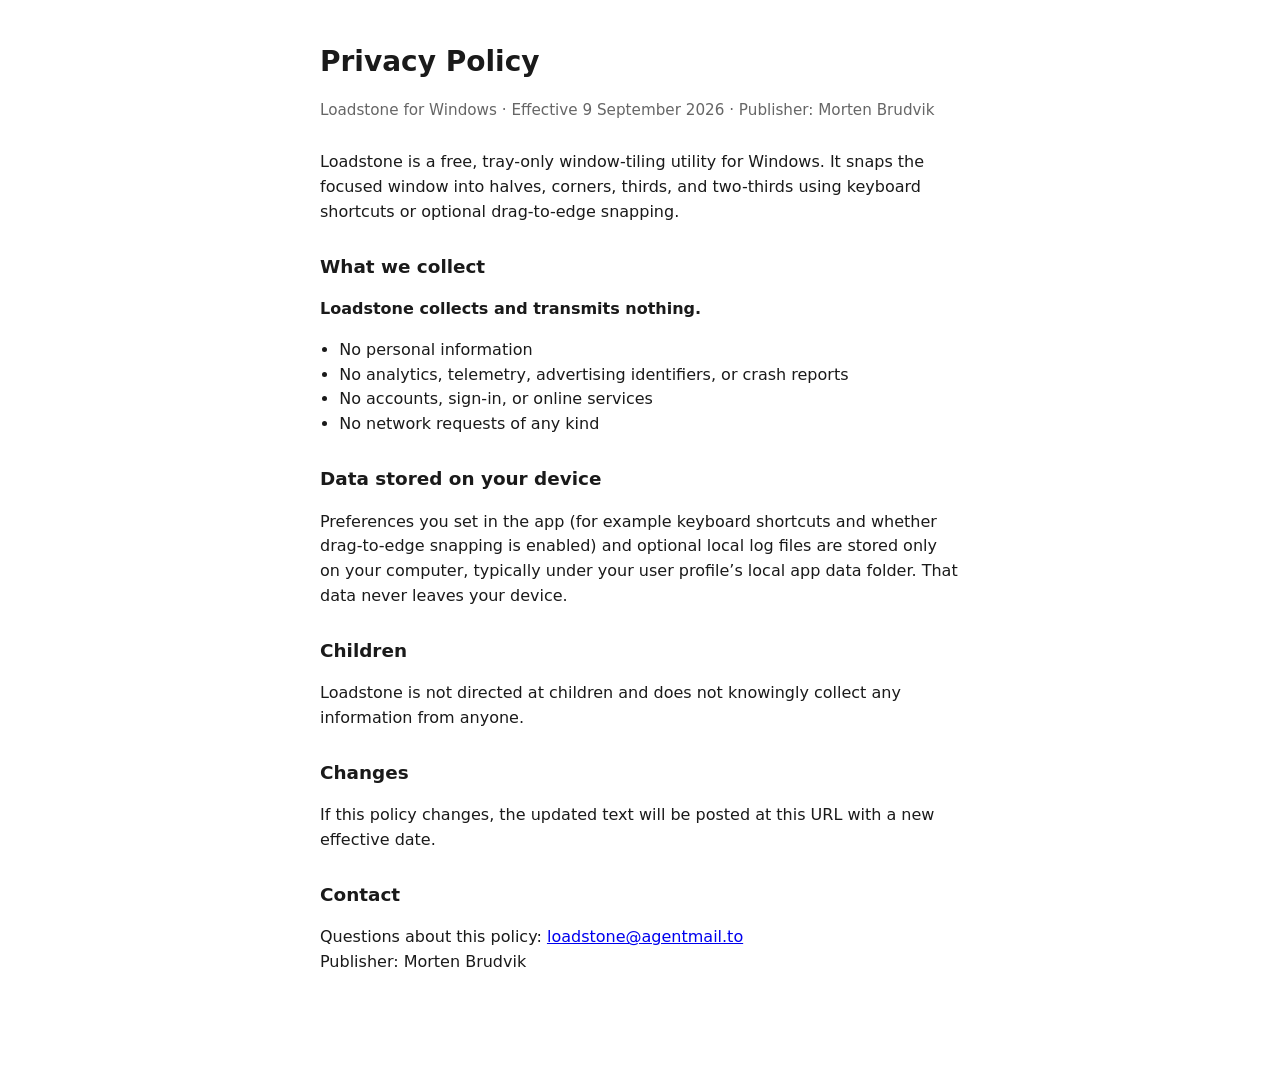
==== index.html @ 2f08b008 "Add Loadstone Windows privacy policy page" ====
<!DOCTYPE html>
<html lang="en">
<head>
  <meta charset="utf-8">
  <meta name="viewport" content="width=device-width, initial-scale=1">
  <title>Loadstone Privacy Policy</title>
  <style>
    :root { color-scheme: light dark; }
    body {
      font-family: system-ui, -apple-system, Segoe UI, Roboto, Helvetica, Arial, sans-serif;
      line-height: 1.55;
      max-width: 40rem;
      margin: 2.5rem auto;
      padding: 0 1.25rem 3rem;
      color: #1a1a1a;
    }
    @media (prefers-color-scheme: dark) {
      body { color: #f2f2f2; }
      a { color: #8ab4ff; }
    }
    h1 { font-size: 1.75rem; margin-bottom: 0.25rem; }
    .meta { color: #666; font-size: 0.95rem; margin-bottom: 1.75rem; }
    @media (prefers-color-scheme: dark) { .meta { color: #aaa; } }
    h2 { font-size: 1.15rem; margin-top: 1.75rem; }
    ul { padding-left: 1.2rem; }
  </style>
</head>
<body>
  <h1>Privacy Policy</h1>
  <p class="meta">Loadstone for Windows · Effective 9 September 2026 · Publisher: Morten Brudvik</p>

  <p>
    Loadstone is a free, tray-only window-tiling utility for Windows. It snaps the focused window into
    halves, corners, thirds, and two-thirds using keyboard shortcuts or optional drag-to-edge snapping.
  </p>

  <h2>What we collect</h2>
  <p><strong>Loadstone collects and transmits nothing.</strong></p>
  <ul>
    <li>No personal information</li>
    <li>No analytics, telemetry, advertising identifiers, or crash reports</li>
    <li>No accounts, sign-in, or online services</li>
    <li>No network requests of any kind</li>
  </ul>

  <h2>Data stored on your device</h2>
  <p>
    Preferences you set in the app (for example keyboard shortcuts and whether drag-to-edge snapping is
    enabled) and optional local log files are stored only on your computer, typically under your user
    profile’s local app data folder. That data never leaves your device.
  </p>

  <h2>Children</h2>
  <p>Loadstone is not directed at children and does not knowingly collect any information from anyone.</p>

  <h2>Changes</h2>
  <p>
    If this policy changes, the updated text will be posted at this URL with a new effective date.
  </p>

  <h2>Contact</h2>
  <p>
    Questions about this policy: <a href="mailto:loadstone@agentmail.to">loadstone@agentmail.to</a><br>
    Publisher: Morten Brudvik
  </p>
</body>
</html>
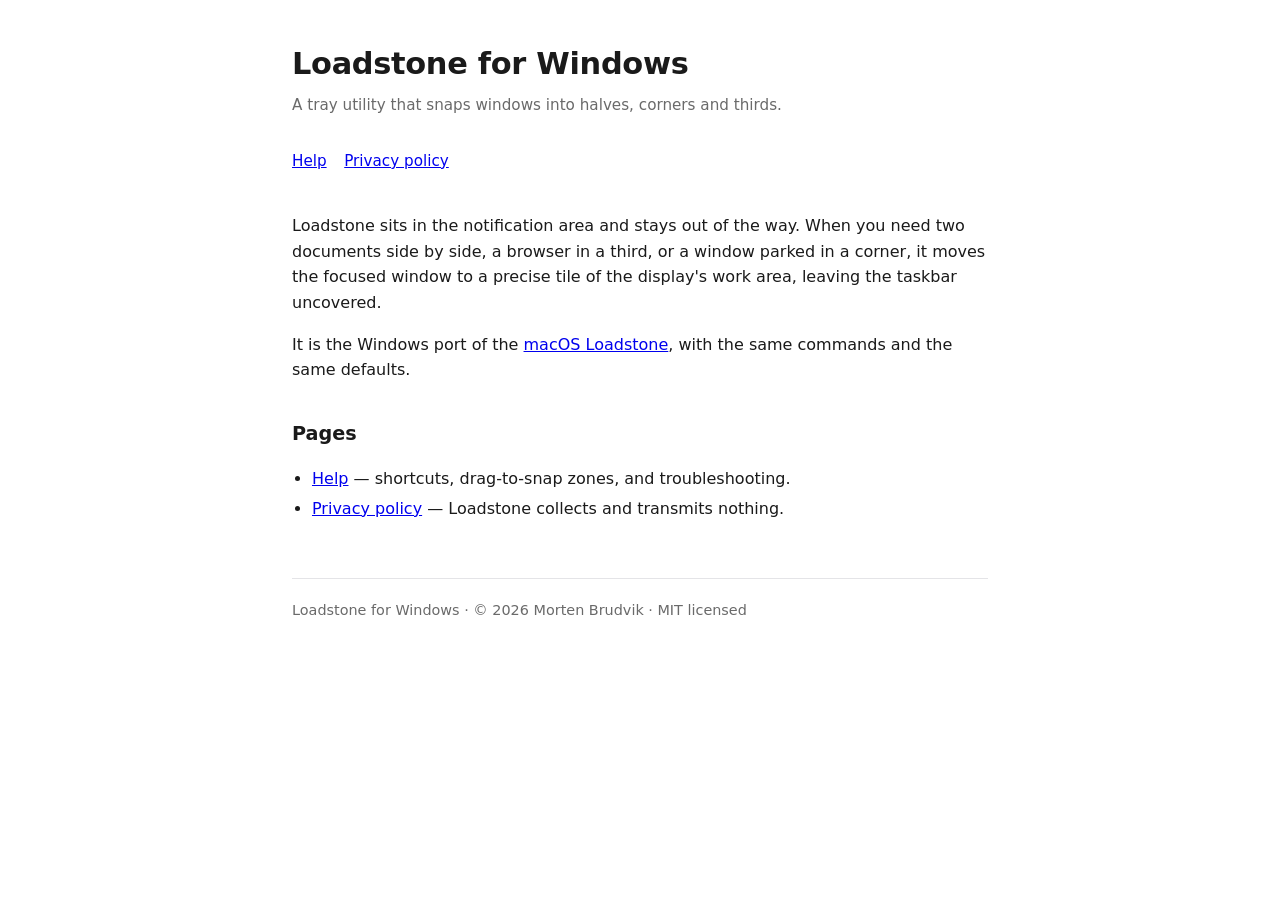
==== commit 99be2eef: "Add a help page and restructure into a small site The app's tray menu has a Loadstone Help item poin" ====
--- a/index.html
+++ b/index.html
@@ -1,67 +1,34 @@
 <!DOCTYPE html>
 <html lang="en">
 <head>
-  <meta charset="utf-8">
-  <meta name="viewport" content="width=device-width, initial-scale=1">
-  <title>Loadstone Privacy Policy</title>
-  <style>
-    :root { color-scheme: light dark; }
-    body {
-      font-family: system-ui, -apple-system, Segoe UI, Roboto, Helvetica, Arial, sans-serif;
-      line-height: 1.55;
-      max-width: 40rem;
-      margin: 2.5rem auto;
-      padding: 0 1.25rem 3rem;
-      color: #1a1a1a;
-    }
-    @media (prefers-color-scheme: dark) {
-      body { color: #f2f2f2; }
-      a { color: #8ab4ff; }
-    }
-    h1 { font-size: 1.75rem; margin-bottom: 0.25rem; }
-    .meta { color: #666; font-size: 0.95rem; margin-bottom: 1.75rem; }
-    @media (prefers-color-scheme: dark) { .meta { color: #aaa; } }
-    h2 { font-size: 1.15rem; margin-top: 1.75rem; }
-    ul { padding-left: 1.2rem; }
-  </style>
+<meta charset="utf-8">
+<meta name="viewport" content="width=device-width, initial-scale=1">
+<title>Loadstone for Windows</title>
+<link rel="stylesheet" href="style.css">
 </head>
 <body>
-  <h1>Privacy Policy</h1>
-  <p class="meta">Loadstone for Windows · Effective 9 September 2026 · Publisher: Morten Brudvik</p>
+<h1>Loadstone for Windows</h1>
+<p class="meta">A tray utility that snaps windows into halves, corners and thirds.</p>
 
-  <p>
-    Loadstone is a free, tray-only window-tiling utility for Windows. It snaps the focused window into
-    halves, corners, thirds, and two-thirds using keyboard shortcuts or optional drag-to-edge snapping.
-  </p>
+<nav><a href="help/">Help</a><a href="privacy/">Privacy policy</a></nav>
 
-  <h2>What we collect</h2>
-  <p><strong>Loadstone collects and transmits nothing.</strong></p>
-  <ul>
-    <li>No personal information</li>
-    <li>No analytics, telemetry, advertising identifiers, or crash reports</li>
-    <li>No accounts, sign-in, or online services</li>
-    <li>No network requests of any kind</li>
-  </ul>
+<p>
+  Loadstone sits in the notification area and stays out of the way. When you need two documents side
+  by side, a browser in a third, or a window parked in a corner, it moves the focused window to a
+  precise tile of the display's work area, leaving the taskbar uncovered.
+</p>
+<p>
+  It is the Windows port of the
+  <a href="https://github.com/mortenbrudvik/loadstone">macOS Loadstone</a>, with the same commands and
+  the same defaults.
+</p>
 
-  <h2>Data stored on your device</h2>
-  <p>
-    Preferences you set in the app (for example keyboard shortcuts and whether drag-to-edge snapping is
-    enabled) and optional local log files are stored only on your computer, typically under your user
-    profile’s local app data folder. That data never leaves your device.
-  </p>
+<h2>Pages</h2>
+<ul>
+  <li><a href="help/">Help</a> — shortcuts, drag-to-snap zones, and troubleshooting.</li>
+  <li><a href="privacy/">Privacy policy</a> — Loadstone collects and transmits nothing.</li>
+</ul>
 
-  <h2>Children</h2>
-  <p>Loadstone is not directed at children and does not knowingly collect any information from anyone.</p>
-
-  <h2>Changes</h2>
-  <p>
-    If this policy changes, the updated text will be posted at this URL with a new effective date.
-  </p>
-
-  <h2>Contact</h2>
-  <p>
-    Questions about this policy: <a href="mailto:loadstone@agentmail.to">loadstone@agentmail.to</a><br>
-    Publisher: Morten Brudvik
-  </p>
+<footer>Loadstone for Windows · © 2026 Morten Brudvik · MIT licensed</footer>
 </body>
 </html>
--- a/style.css
+++ b/style.css
@@ -0,0 +1,42 @@
+:root { color-scheme: light dark; }
+* { box-sizing: border-box; }
+body {
+  font-family: system-ui, -apple-system, "Segoe UI", Roboto, Helvetica, Arial, sans-serif;
+  line-height: 1.6;
+  max-width: 46rem;
+  margin: 0 auto;
+  padding: 2.5rem 1.25rem 4rem;
+  color: #1a1a1a;
+  background: #fff;
+}
+@media (prefers-color-scheme: dark) {
+  body { color: #e9e9ea; background: #16171a; }
+  a { color: #8ab4ff; }
+  code, kbd { background: #23252a !important; border-color: #33363d !important; }
+  th { border-bottom-color: #33363d !important; }
+  td { border-bottom-color: #26282d !important; }
+  .note { background: #1c1e22 !important; border-left-color: #4a4f58 !important; }
+}
+h1 { font-size: 1.9rem; margin: 0 0 .25rem; letter-spacing: -.01em; }
+h2 { font-size: 1.2rem; margin: 2.25rem 0 .6rem; }
+h3 { font-size: 1rem; margin: 1.5rem 0 .4rem; }
+.meta { color: #6a6a6a; font-size: .95rem; margin: 0 0 2rem; }
+@media (prefers-color-scheme: dark) { .meta { color: #9a9a9e; } }
+nav { margin: 0 0 2.5rem; font-size: .95rem; }
+nav a { margin-right: 1.1rem; }
+table { border-collapse: collapse; width: 100%; margin: .8rem 0 1.4rem; font-size: .95rem; }
+th, td { text-align: left; padding: .45rem .6rem .45rem 0; vertical-align: top; }
+th { border-bottom: 2px solid #ddd; font-weight: 600; }
+td { border-bottom: 1px solid #eee; }
+code, kbd {
+  font-family: ui-monospace, SFMono-Regular, Consolas, monospace;
+  font-size: .88em; background: #f4f4f5; border: 1px solid #e4e4e7;
+  border-radius: 4px; padding: .08em .35em;
+}
+pre { background: #f4f4f5; border-radius: 8px; padding: .9rem 1rem; overflow-x: auto; }
+pre code { background: none; border: none; padding: 0; }
+.note { background: #f6f7f9; border-left: 3px solid #c9ccd3; padding: .75rem 1rem; margin: 1.2rem 0; border-radius: 0 6px 6px 0; }
+ul { padding-left: 1.25rem; }
+li { margin: .3rem 0; }
+footer { margin-top: 3.5rem; padding-top: 1.25rem; border-top: 1px solid #e4e4e7; font-size: .9rem; color: #6a6a6a; }
+@media (prefers-color-scheme: dark) { footer { border-top-color: #2a2c31; color: #9a9a9e; } }
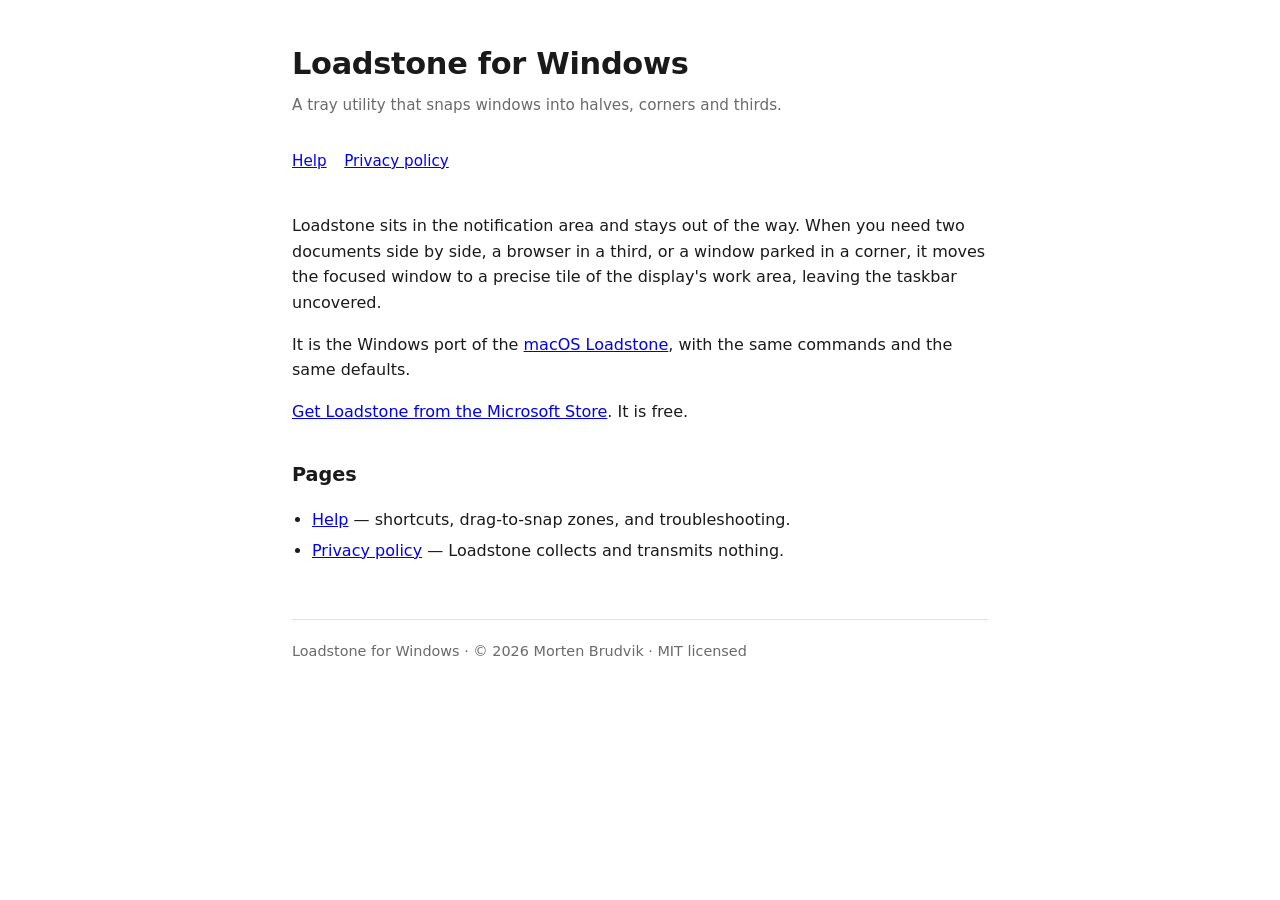
==== commit fcc46321: "Link the Microsoft Store listing from the home page Co-Authored-By: Claude Opus 5.5 (1M context) <no" ====
--- a/index.html
+++ b/index.html
@@ -22,6 +22,10 @@
   <a href="https://github.com/mortenbrudvik/loadstone">macOS Loadstone</a>, with the same commands and
   the same defaults.
 </p>
+<p>
+  <a href="https://apps.microsoft.com/detail/9NJZ0KVVD5N2">Get Loadstone from the Microsoft Store</a>.
+  It is free.
+</p>
 
 <h2>Pages</h2>
 <ul>
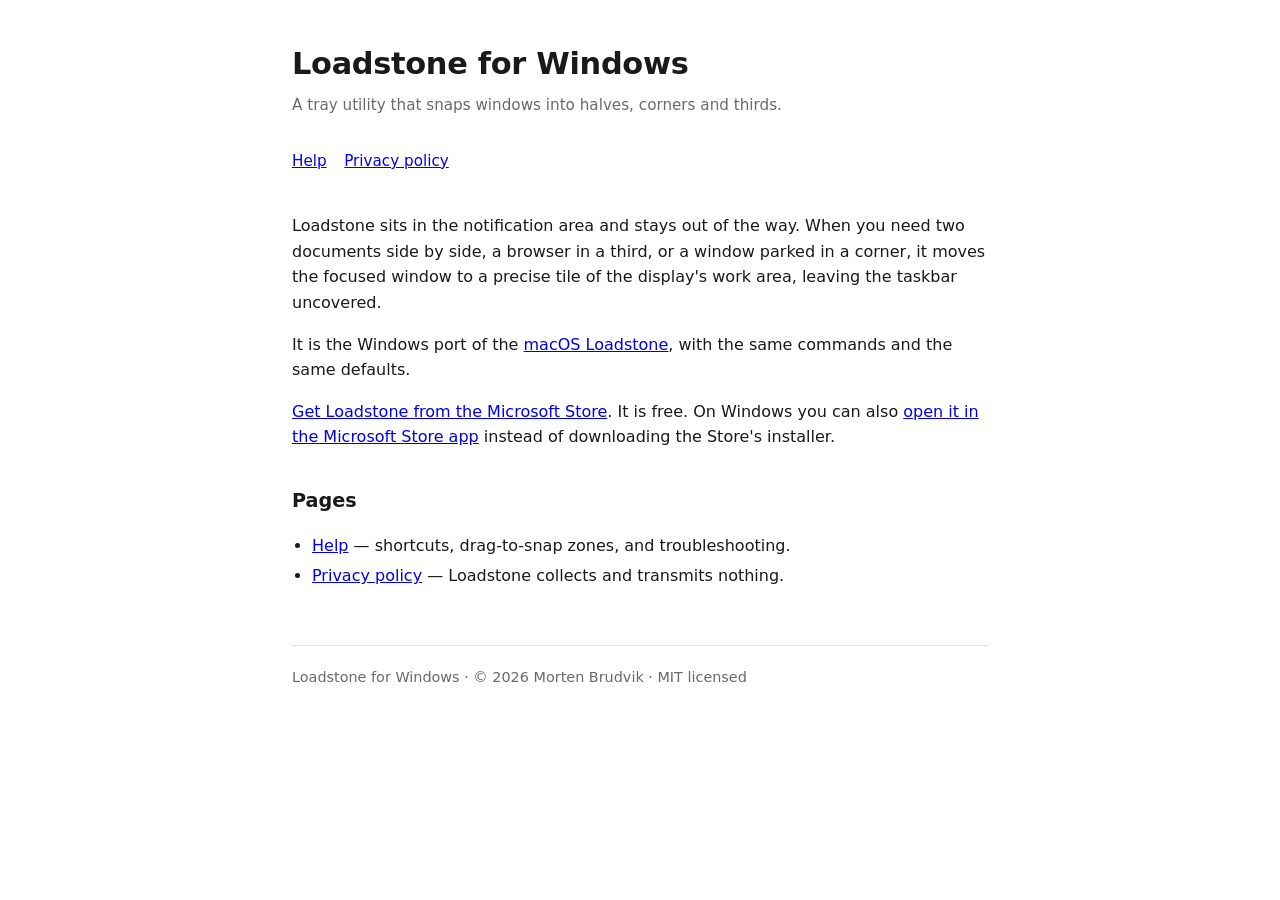
==== commit bc23f006: "Offer the Store app as a download-free way to install The Store page and badge hand out Microsoft's " ====
--- a/index.html
+++ b/index.html
@@ -24,7 +24,9 @@
 </p>
 <p>
   <a href="https://apps.microsoft.com/detail/9NJZ0KVVD5N2">Get Loadstone from the Microsoft Store</a>.
-  It is free.
+  It is free. On Windows you can also
+  <a href="ms-windows-store://pdp/?ProductId=9NJZ0KVVD5N2">open it in the Microsoft Store app</a>
+  instead of downloading the Store's installer.
 </p>
 
 <h2>Pages</h2>
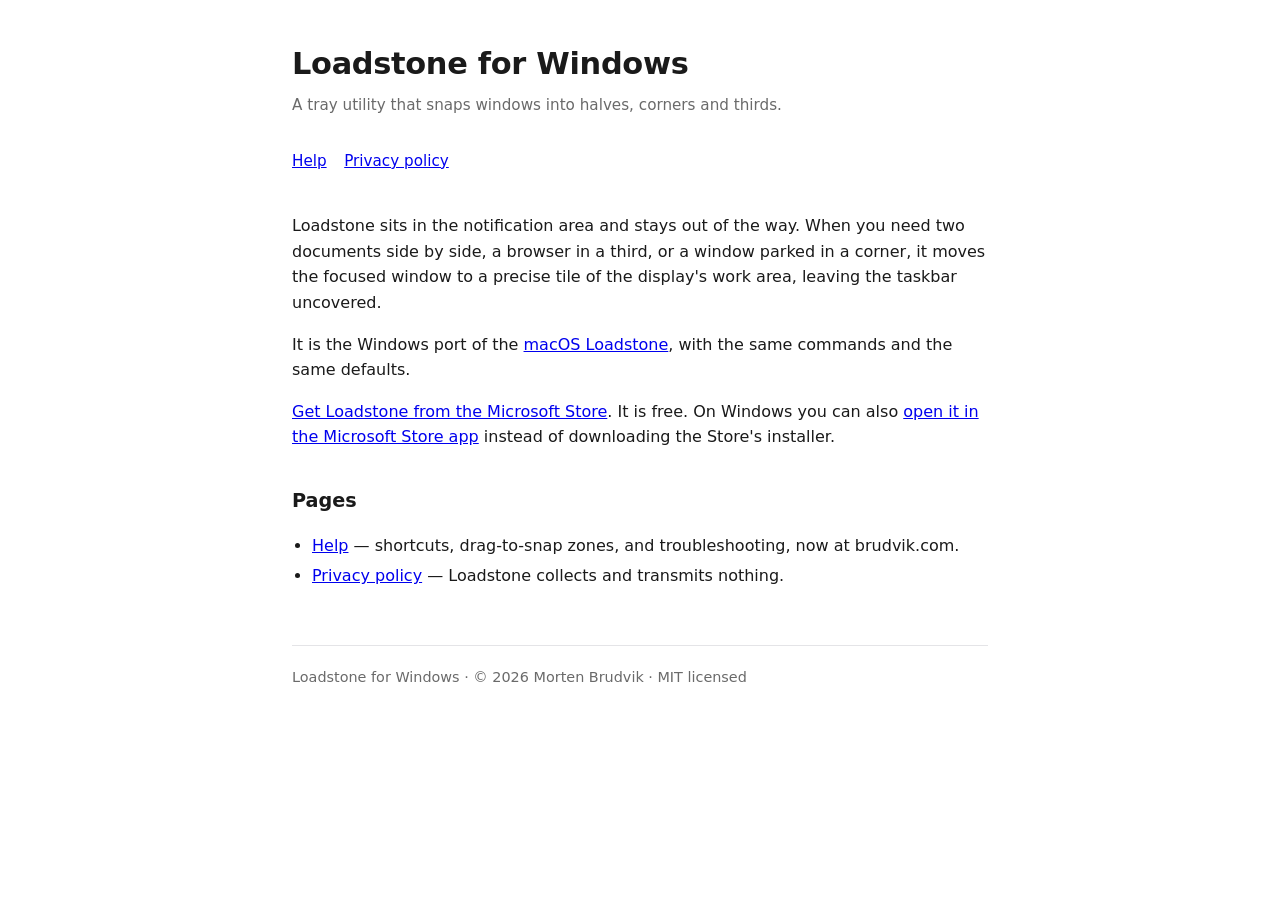
==== commit 3f381810: "Send the help guide on to brudvik.com The Windows user guide now lives at https://brudvik.com/loadst" ====
--- a/index.html
+++ b/index.html
@@ -10,7 +10,7 @@
 <h1>Loadstone for Windows</h1>
 <p class="meta">A tray utility that snaps windows into halves, corners and thirds.</p>
 
-<nav><a href="help/">Help</a><a href="privacy/">Privacy policy</a></nav>
+<nav><a href="https://brudvik.com/loadstone/help/windows">Help</a><a href="privacy/">Privacy policy</a></nav>
 
 <p>
   Loadstone sits in the notification area and stays out of the way. When you need two documents side
@@ -31,7 +31,7 @@
 
 <h2>Pages</h2>
 <ul>
-  <li><a href="help/">Help</a> — shortcuts, drag-to-snap zones, and troubleshooting.</li>
+  <li><a href="https://brudvik.com/loadstone/help/windows">Help</a> — shortcuts, drag-to-snap zones, and troubleshooting, now at brudvik.com.</li>
   <li><a href="privacy/">Privacy policy</a> — Loadstone collects and transmits nothing.</li>
 </ul>
 
